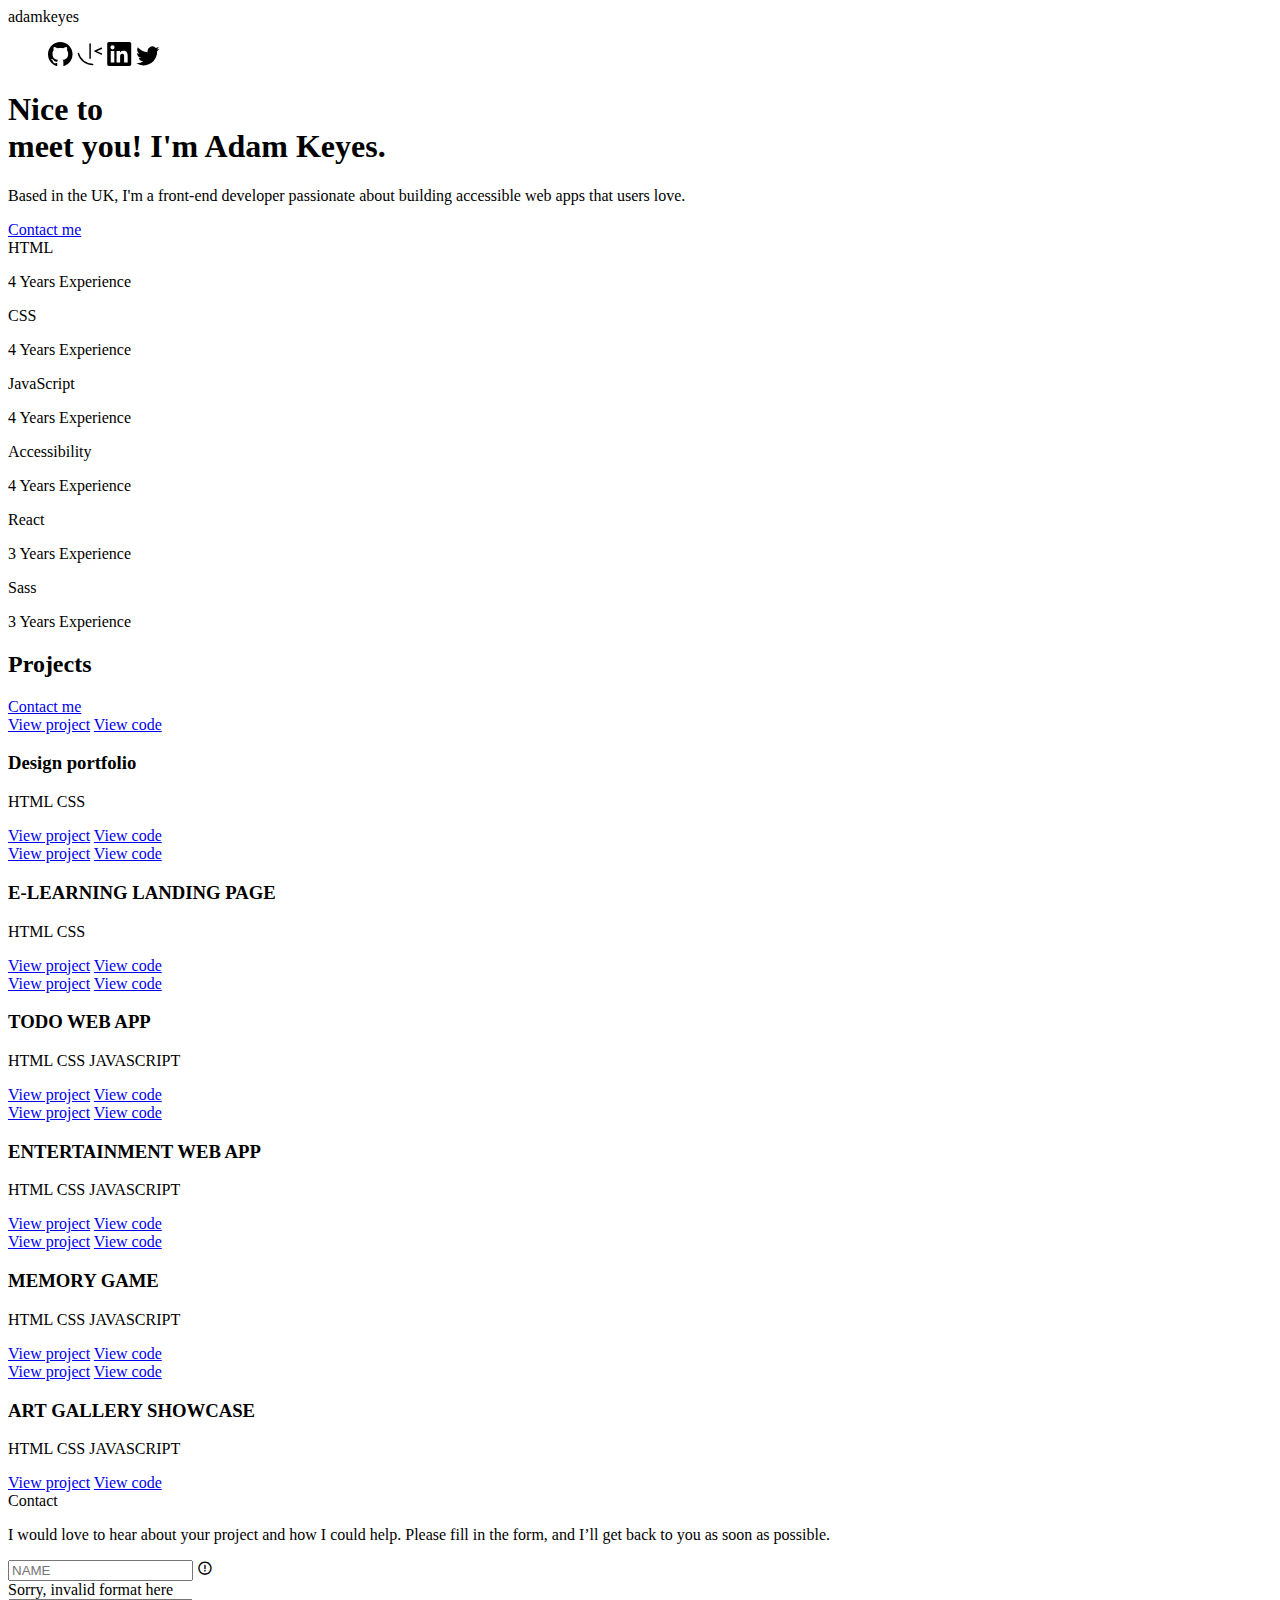
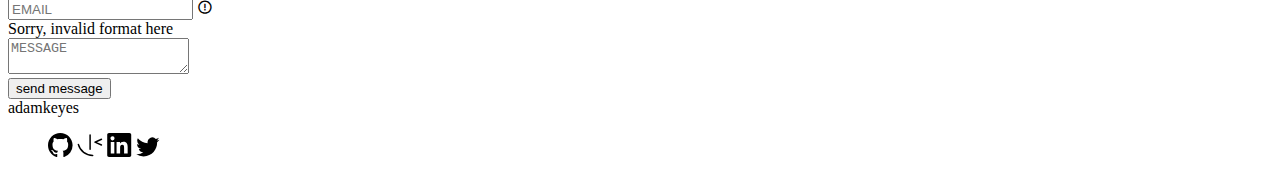
==== index.html @ ec51f6e9 "update" ====
<!DOCTYPE html>
<html lang="en">

<head>
  <meta charset="UTF-8" />
  <meta name="viewport" content="width=device-width, initial-scale=1.0" />
  <link rel="icon" type="image/png" sizes="32x32" href="./assets/images/favicon-32x32.png" />
  <title>Frontend Mentor | Single-page developer portfolio</title>
  <link rel="stylesheet" href="css/main.css" />
  <link href='https://unpkg.com/boxicons@2.1.4/css/boxicons.min.css' rel='stylesheet'>
  <script defer src="js/main.js"></script>
</head>

<body>
  <main class="contain__all">
    <header class="content-headerPage">
      <span class="name">adamkeyes</span>

      <ul class="listSocial">
        <svg class="iconSocial" xmlns="http://www.w3.org/2000/svg" width="25" height="24">
          <path class="colorIconSocial" fill-rule="evenodd"
            d="M12.304 0C5.506 0 0 5.506 0 12.304c0 5.444 3.522 10.042 8.413 11.672.615.108.845-.261.845-.584 0-.292-.015-1.261-.015-2.291-3.091.569-3.891-.754-4.137-1.446-.138-.354-.738-1.446-1.261-1.738-.43-.23-1.046-.8-.016-.815.97-.015 1.661.892 1.892 1.261 1.107 1.86 2.876 1.338 3.584 1.015.107-.8.43-1.338.784-1.646-2.738-.307-5.598-1.368-5.598-6.074 0-1.338.477-2.446 1.26-3.307-.122-.308-.553-1.569.124-3.26 0 0 1.03-.323 3.383 1.26.985-.276 2.03-.415 3.076-.415 1.046 0 2.092.139 3.076.416 2.353-1.6 3.384-1.261 3.384-1.261.676 1.691.246 2.952.123 3.26.784.861 1.26 1.953 1.26 3.307 0 4.721-2.875 5.767-5.613 6.074.446.385.83 1.123.83 2.277 0 1.645-.015 2.968-.015 3.383 0 .323.231.708.846.584a12.324 12.324 0 0 0 8.382-11.672C24.607 5.506 19.101 0 12.304 0Z" />
        </svg>
        <svg class="iconSocial" xmlns="http://www.w3.org/2000/svg" width="26" height="23">
          <path class="colorIconSocial"
            d="M13.084.23a.751.751 0 0 0-.736.75v14.267a.75.75 0 1 0 1.5 0V.98a.75.75 0 0 0-.763-.75ZM24.44 4.504a.752.752 0 0 0-.284.064l-6.44 2.875a.752.752 0 0 0 0 1.37l6.44 2.884a.75.75 0 0 0 .612-1.369L19.861 8.13l4.907-2.191a.753.753 0 0 0 .38-.99.752.752 0 0 0-.708-.444ZM1.371 9.663a.752.752 0 0 0-.74.938C2.41 17.447 8.603 22.23 15.685 22.23a.75.75 0 1 0 0-1.501A14.053 14.053 0 0 1 2.083 10.225a.75.75 0 0 0-.712-.561v-.001Z" />
        </svg>
        <svg class="iconSocial" xmlns="http://www.w3.org/2000/svg" width="25" height="24">
          <path class="colorIconSocial" fill-rule="evenodd"
            d="M5.551 3.304c-1.14 0-2.067.926-2.067 2.064 0 1.14.928 2.066 2.067 2.066a2.066 2.066 0 0 0 0-4.13ZM3.767 8.998v11.453h3.562L7.33 8.998H3.767Zm5.798 0V20.45l3.554.002.002-5.668c0-1.454.253-2.941 2.132-2.941 1.851 0 1.851 1.755 1.851 3.036v5.571l3.559-.001v-6.28c0-2.834-.517-5.457-4.27-5.457-1.763 0-2.916.997-3.368 1.85h-.05V8.997h-3.41ZM22.435 24H1.982c-.976 0-1.77-.777-1.77-1.732V1.731C.212.776 1.006 0 1.982 0h20.453c.98 0 1.777.776 1.777 1.73v20.538c0 .955-.797 1.732-1.777 1.732Z" />
        </svg>
        <svg class="iconSocial" xmlns="http://www.w3.org/2000/svg" width="24" height="20">
          <path class="colorIconSocial"
            d="M23.492 2.705a9.563 9.563 0 0 1-2.742.751 4.788 4.788 0 0 0 2.1-2.643 9.536 9.536 0 0 1-3.033 1.159 4.778 4.778 0 0 0-8.14 4.357 13.564 13.564 0 0 1-9.844-4.99 4.774 4.774 0 0 0-.646 2.4 4.778 4.778 0 0 0 2.124 3.977 4.765 4.765 0 0 1-2.163-.598v.061a4.778 4.778 0 0 0 3.832 4.684 4.812 4.812 0 0 1-2.158.082 4.78 4.78 0 0 0 4.462 3.316 9.584 9.584 0 0 1-5.932 2.045c-.38 0-.762-.022-1.14-.067a13.508 13.508 0 0 0 7.32 2.146c8.787 0 13.59-7.277 13.59-13.589 0-.205-.004-.412-.013-.617a9.71 9.71 0 0 0 2.381-2.471l.002-.003Z" />
        </svg>
      </ul>
    </header>

    <article class="content--heroPage">
      <picure class="content-imagePerson"></picure>
      <section class="introductionPage">
        <h1 class="title">
          Nice to <br class="JumpLine768"> meet you! I'm
          <span class="styleName">Adam Keyes</span>.
        </h1>
        <p class="txt">
          Based in the UK, I'm a front-end developer passionate about building
          accessible web apps that users love.
        </p>

        <a href="#contactMe" class="contactMe stylesGeneralBtn">Contact me</a>
      </section>
    </article>

    <section class="bx-skills">
      <div class="skills column-1">
        <span class="nameSkill">HTML</span>
        <p class="txt experience">4 Years Experience</p>
      </div>

      <div class="skills column-2">
        <span class="nameSkill">CSS</span>
        <p class="txt experience">4 Years Experience</p>
      </div>

      <div class="skills column-3">
        <span class="nameSkill">JavaScript</span>
        <p class="txt experience">4 Years Experience</p>
      </div>

      <div class="skills column-4">
        <span class="nameSkill">Accessibility</span>
        <p class="txt experience">4 Years Experience</p>
      </div>

      <div class="skills column-5">
        <span class="nameSkill">React</span>
        <p class="txt experience">3 Years Experience</p>
      </div>

      <div class="skills column-6">
        <span class="nameSkill">Sass</span>
        <p class="txt experience">3 Years Experience</p>
      </div>
    </section>

    <article class="content--projects">
      <header class="contentIntroduction-projects">
        <h2 class="Tprojects">Projects</h2>
        <a href="#contactMe" class="contactMe stylesGeneralBtn">Contact me</a>
      </header>

      <section class="bxs--projects">
        <picture class="projects columnP-1">
          <section class="bx-imageProject project-1">
            <section class="bx-btn--actions">
              <a href="#" class="btn-actions">View project</a>
              <a href="#" class="btn-actions">View code</a>
            </section>
          </section>

          <h3 class="Titleprojects">Design portfolio</h3>
          <p class="txt">HTML CSS</p>

          <section class="bx-btn--actions">
            <a href="#" class="btn-actions">View project</a>
            <a href="#" class="btn-actions">View code</a>
          </section>
        </picture>

        <picture class="projects columnP-2">
          <section class="bx-imageProject project-2">
            <section class="bx-btn--actions">
              <a href="#" class="btn-actions">View project</a>
              <a href="#" class="btn-actions">View code</a>
            </section>
          </section>

          <h3 class="Titleprojects">E-LEARNING LANDING PAGE</h3>
          <p class="txt">HTML CSS</p>

          <section class="bx-btn--actions">
            <a href="#" class="btn-actions">View project</a>
            <a href="#" class="btn-actions">View code</a>
          </section>
        </picture>

        <picture class="projects columnP-3">
          <section class="bx-imageProject project-3">
            <section class="bx-btn--actions">
              <a href="#" class="btn-actions">View project</a>
              <a href="#" class="btn-actions">View code</a>
            </section>
          </section>

          <h3 class="Titleprojects">TODO WEB APP</h3>
          <p class="txt">HTML CSS JAVASCRIPT</p>

          <section class="bx-btn--actions">
            <a href="#" class="btn-actions">View project</a>
            <a href="#" class="btn-actions">View code</a>
          </section>
        </picture>

        <picture class="projects columnP-4">
          <section class="bx-imageProject project-4">
            <section class="bx-btn--actions">
              <a href="#" class="btn-actions">View project</a>
              <a href="#" class="btn-actions">View code</a>
            </section>
          </section>

          <h3 class="Titleprojects">ENTERTAINMENT WEB APP</h3>
          <p class="txt">HTML CSS JAVASCRIPT</p>

          <section class="bx-btn--actions">
            <a href="#" class="btn-actions">View project</a>
            <a href="#" class="btn-actions">View code</a>
          </section>
        </picture>

        <picture class="projects columnP-5">
          <section class="bx-imageProject project-5">
            <section class="bx-btn--actions">
              <a href="#" class="btn-actions">View project</a>
              <a href="#" class="btn-actions">View code</a>
            </section>
          </section>

          <h3 class="Titleprojects">MEMORY GAME</h3>
          <p class="txt">HTML CSS JAVASCRIPT</p>

          <section class="bx-btn--actions">
            <a href="#" class="btn-actions">View project</a>
            <a href="#" class="btn-actions">View code</a>
          </section>
        </picture>

        <picture class="projects columnP-6">
          <section class="bx-imageProject project-6">
            <section class="bx-btn--actions">
              <a href="#" class="btn-actions">View project</a>
              <a href="#" class="btn-actions">View code</a>
            </section>
          </section>

          <h3 class="Titleprojects">ART GALLERY SHOWCASE</h3>
          <p class="txt">HTML CSS JAVASCRIPT</p>

          <section class="bx-btn--actions">
            <a href="#" class="btn-actions">View project</a>
            <a href="#" class="btn-actions">View code</a>
          </section>
        </picture>
      </section>
    </article>

    <footer class="contain-footer" id="contactMe">
      <section class="bx-contain--form">
        <section class="bx-form">
          <article class="bx-contact">
            <span class="contact">Contact</span>
            <p class="txt">
              I would love to hear about your project and how I could help.
              Please fill in the form, and I’ll get back to you as soon as
              possible.
            </p>
          </article>
  
          <form class="contentForm-contact">
            <section class="information">
              <div class="bx-inputEmail--iconsError">
                <input type="text" id="name" class="inputContact" placeholder="NAME" />
                <i class='bx bx-error-circle'></i>
                <div class="messageError">Sorry, invalid format here</div>
              </div>
              <div class="bx-inputEmail--iconsError">
                <input type="text" id="email" class="inputContact" placeholder="EMAIL" />
                <i class='bx bx-error-circle'></i>
                <div class="messageError">Sorry, invalid format here</div>
              </div>
              <textarea id="message" placeholder="MESSAGE"></textarea>
            </section>
            <input type="submit" value="send message" class="submitForm stylesGeneralBtn" />
          </form>
        </section>
  
        <footer class="footerPage">
          <span class="name">adamkeyes</span>
  
          <ul class="listSocial">
            <svg class="iconSocial" xmlns="http://www.w3.org/2000/svg" width="25" height="24">
              <path class="colorIconSocial" fill-rule="evenodd"
                d="M12.304 0C5.506 0 0 5.506 0 12.304c0 5.444 3.522 10.042 8.413 11.672.615.108.845-.261.845-.584 0-.292-.015-1.261-.015-2.291-3.091.569-3.891-.754-4.137-1.446-.138-.354-.738-1.446-1.261-1.738-.43-.23-1.046-.8-.016-.815.97-.015 1.661.892 1.892 1.261 1.107 1.86 2.876 1.338 3.584 1.015.107-.8.43-1.338.784-1.646-2.738-.307-5.598-1.368-5.598-6.074 0-1.338.477-2.446 1.26-3.307-.122-.308-.553-1.569.124-3.26 0 0 1.03-.323 3.383 1.26.985-.276 2.03-.415 3.076-.415 1.046 0 2.092.139 3.076.416 2.353-1.6 3.384-1.261 3.384-1.261.676 1.691.246 2.952.123 3.26.784.861 1.26 1.953 1.26 3.307 0 4.721-2.875 5.767-5.613 6.074.446.385.83 1.123.83 2.277 0 1.645-.015 2.968-.015 3.383 0 .323.231.708.846.584a12.324 12.324 0 0 0 8.382-11.672C24.607 5.506 19.101 0 12.304 0Z" />
            </svg>
            <svg class="iconSocial" xmlns="http://www.w3.org/2000/svg" width="26" height="23">
              <path class="colorIconSocial"
                d="M13.084.23a.751.751 0 0 0-.736.75v14.267a.75.75 0 1 0 1.5 0V.98a.75.75 0 0 0-.763-.75ZM24.44 4.504a.752.752 0 0 0-.284.064l-6.44 2.875a.752.752 0 0 0 0 1.37l6.44 2.884a.75.75 0 0 0 .612-1.369L19.861 8.13l4.907-2.191a.753.753 0 0 0 .38-.99.752.752 0 0 0-.708-.444ZM1.371 9.663a.752.752 0 0 0-.74.938C2.41 17.447 8.603 22.23 15.685 22.23a.75.75 0 1 0 0-1.501A14.053 14.053 0 0 1 2.083 10.225a.75.75 0 0 0-.712-.561v-.001Z" />
            </svg>
            <svg class="iconSocial" xmlns="http://www.w3.org/2000/svg" width="25" height="24">
              <path class="colorIconSocial" fill-rule="evenodd"
                d="M5.551 3.304c-1.14 0-2.067.926-2.067 2.064 0 1.14.928 2.066 2.067 2.066a2.066 2.066 0 0 0 0-4.13ZM3.767 8.998v11.453h3.562L7.33 8.998H3.767Zm5.798 0V20.45l3.554.002.002-5.668c0-1.454.253-2.941 2.132-2.941 1.851 0 1.851 1.755 1.851 3.036v5.571l3.559-.001v-6.28c0-2.834-.517-5.457-4.27-5.457-1.763 0-2.916.997-3.368 1.85h-.05V8.997h-3.41ZM22.435 24H1.982c-.976 0-1.77-.777-1.77-1.732V1.731C.212.776 1.006 0 1.982 0h20.453c.98 0 1.777.776 1.777 1.73v20.538c0 .955-.797 1.732-1.777 1.732Z" />
            </svg>
            <svg class="iconSocial" xmlns="http://www.w3.org/2000/svg" width="24" height="20">
              <path class="colorIconSocial"
                d="M23.492 2.705a9.563 9.563 0 0 1-2.742.751 4.788 4.788 0 0 0 2.1-2.643 9.536 9.536 0 0 1-3.033 1.159 4.778 4.778 0 0 0-8.14 4.357 13.564 13.564 0 0 1-9.844-4.99 4.774 4.774 0 0 0-.646 2.4 4.778 4.778 0 0 0 2.124 3.977 4.765 4.765 0 0 1-2.163-.598v.061a4.778 4.778 0 0 0 3.832 4.684 4.812 4.812 0 0 1-2.158.082 4.78 4.78 0 0 0 4.462 3.316 9.584 9.584 0 0 1-5.932 2.045c-.38 0-.762-.022-1.14-.067a13.508 13.508 0 0 0 7.32 2.146c8.787 0 13.59-7.277 13.59-13.589 0-.205-.004-.412-.013-.617a9.71 9.71 0 0 0 2.381-2.471l.002-.003Z" />
            </svg>
          </ul>
        </footer>
      </section>
    </footer>
  </main>
</body>

</html>
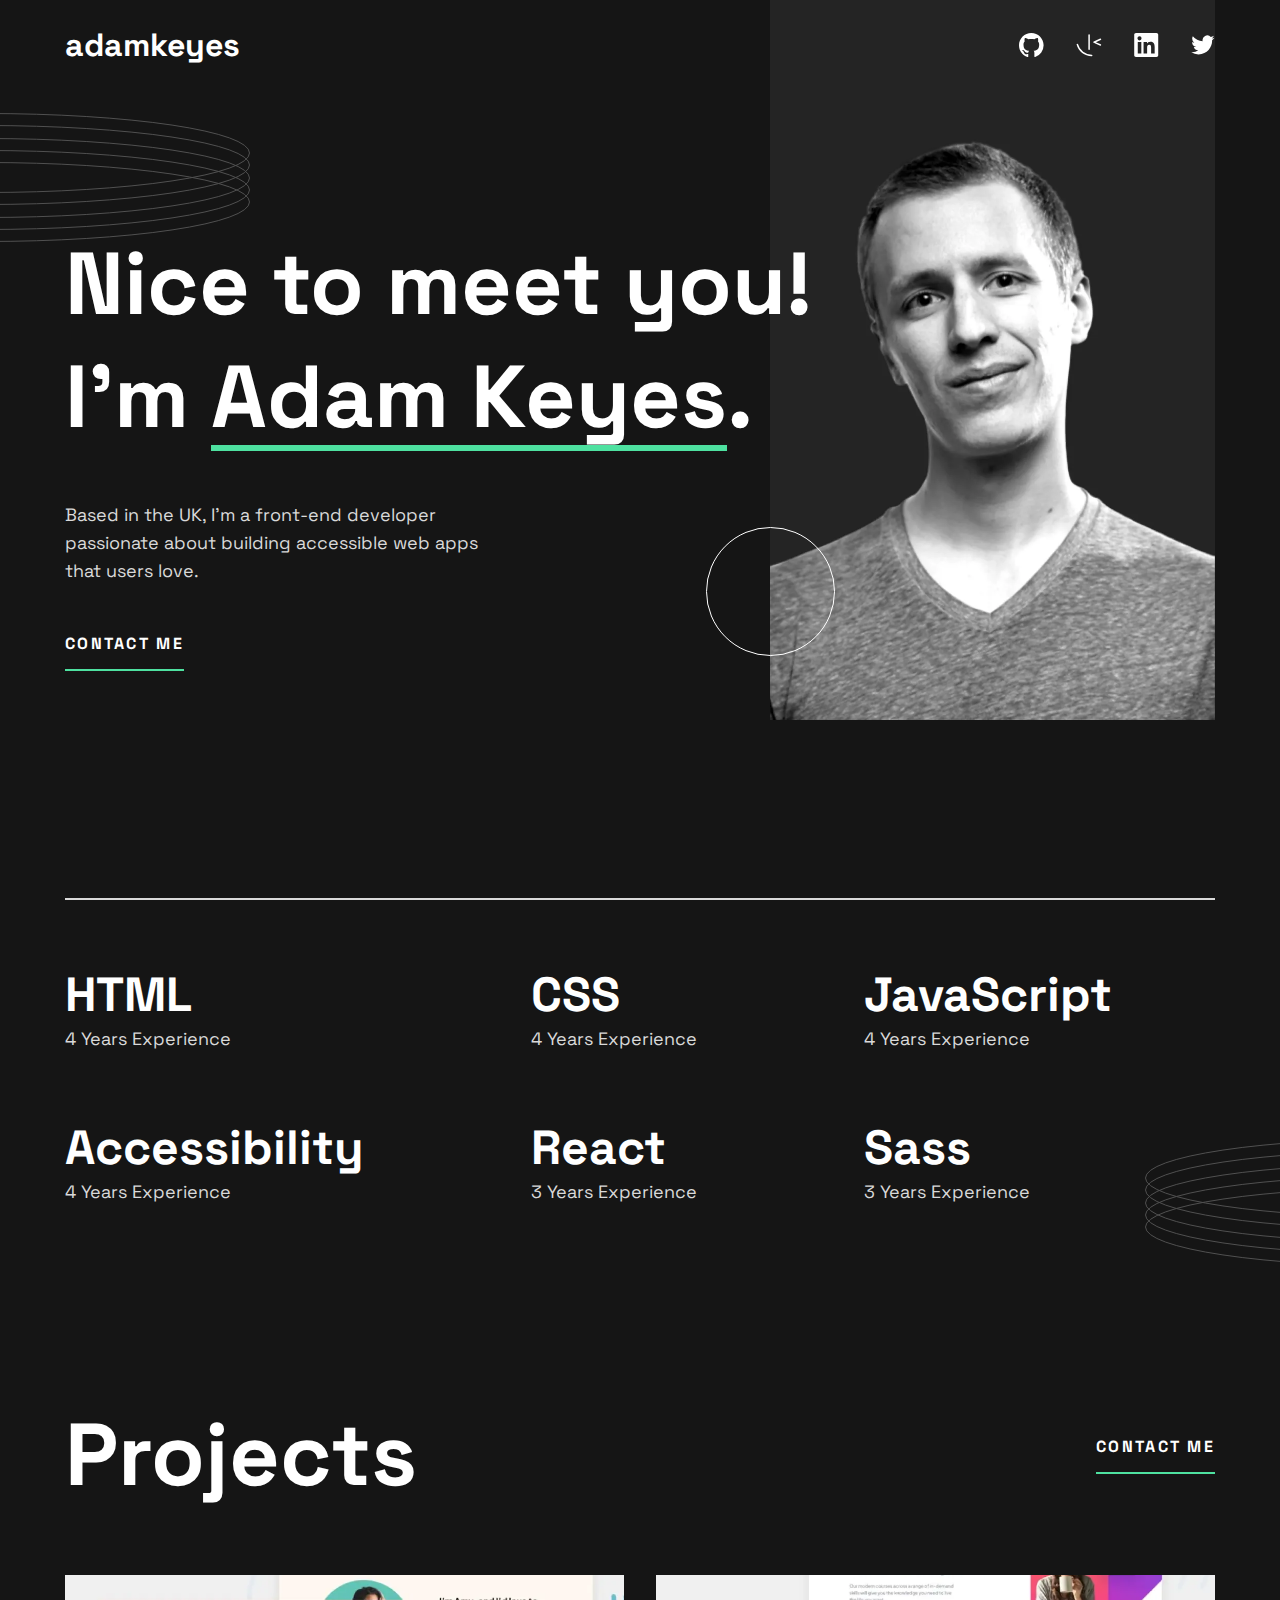
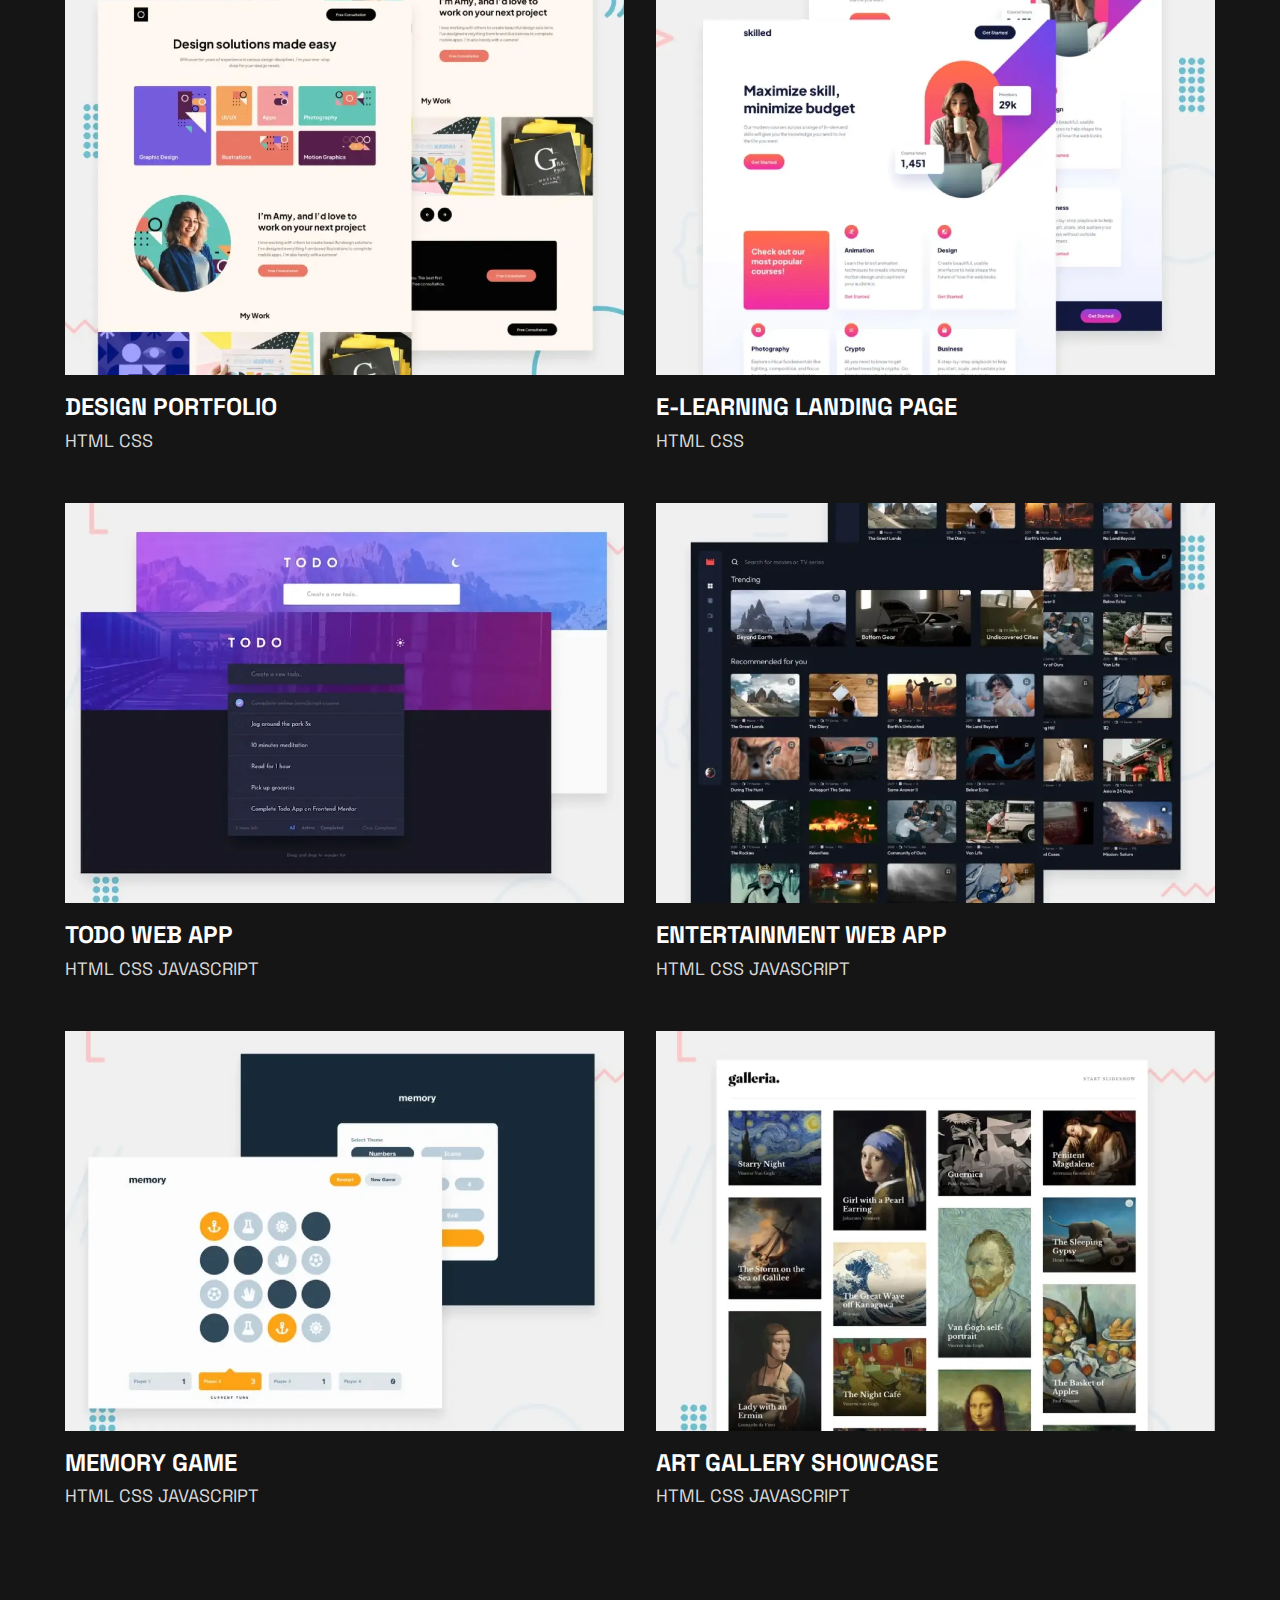
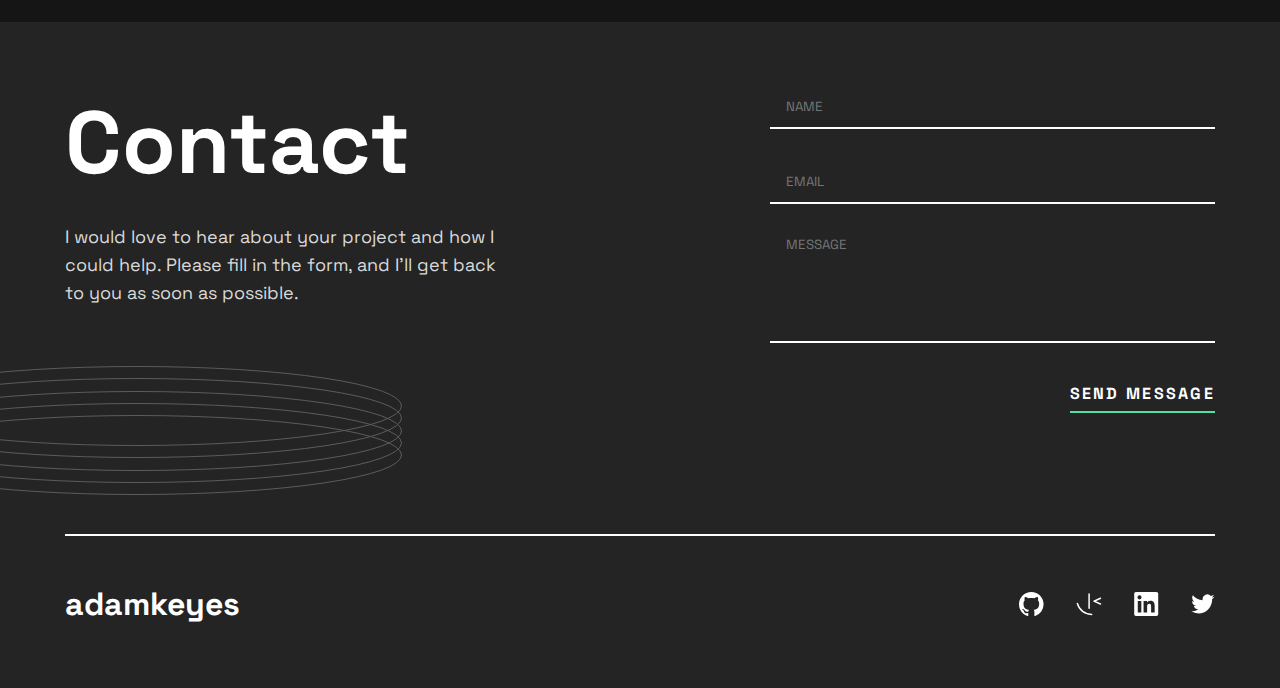
==== commit c8eda710: "Update" ====
--- a/index.html
+++ b/index.html
@@ -6,9 +6,9 @@
   <meta name="viewport" content="width=device-width, initial-scale=1.0" />
   <link rel="icon" type="image/png" sizes="32x32" href="./assets/images/favicon-32x32.png" />
   <title>Frontend Mentor | Single-page developer portfolio</title>
-  <link rel="stylesheet" href="css/main.css" />
+  <link rel="stylesheet" href="starter-code/css/main.css"/>
   <link href='https://unpkg.com/boxicons@2.1.4/css/boxicons.min.css' rel='stylesheet'>
-  <script defer src="js/main.js"></script>
+  <script defer src="starter-code/js/main.js"></script>
 </head>
 
 <body>
--- a/starter-code/css/main.css
+++ b/starter-code/css/main.css
@@ -0,0 +1,92 @@
+@import url(styles.css);
+@import url(media768.css);
+@import url(media375.css);
+
+@font-face {
+    font-family: SpaceGrotesk;
+    src: url(../assets/fonts/SpaceGrotesk-VariableFont_wght.ttf);
+}
+
+
+:root{
+    --bgColor: #151515;
+    --colorIdle: #4ee1a0;
+    --bgColorFooter: #242424;
+    --colorGrayTxt: #d9d9d9;  
+    --colorNTxt: #ffffff;
+    --txtSize: 18px; /*Body*/
+
+    --fontZ: SpaceGrotesk;
+}
+
+*{
+    margin: 0;
+    padding: 0;
+    box-sizing: border-box;
+    font-family: var(--fontZ);
+}
+
+.JumpLine768{
+    display: none;
+}
+
+
+.txt{
+    color: var(--colorGrayTxt);
+    font-size: 18px;
+    line-height: 28px;
+}
+
+.name{
+    font-size: 32px;
+    font-weight: bold;
+    color: var(--colorNTxt);
+}
+
+.listSocial{
+    display: flex;
+    align-items: center;
+    gap: 32px;
+
+    .iconSocial{
+        cursor: pointer;
+        fill: var(--colorNTxt);
+        &:hover{
+            fill: var(--colorIdle);
+        }
+    }
+}
+
+.stylesGeneralBtn{
+    width: fit-content;
+    height: 38px;
+    display: flex;
+    justify-content: center;
+    background-color: transparent;
+    border: none;
+    border-bottom: 2px solid var(--colorIdle);
+    outline: none;
+    color: var(--colorNTxt);
+    text-transform: uppercase;
+    letter-spacing: 2.29px;
+    font-size: 16px;
+    font-weight: bold;
+    cursor: pointer;
+    transition: .3s ease;
+    text-decoration: none;
+
+    &:hover{color: var(--colorIdle);}
+}
+
+.activeErrorForm{border-color: tomato !important;}
+.activeSucessForm{border-color: var(--colorIdle) !important;}
+
+.messageError{
+    display: none;
+    position: absolute;
+    right: 0;
+    color: tomato;
+    font-size: 14px;
+    margin-top: 1rem;
+    text-align: right;
+}
